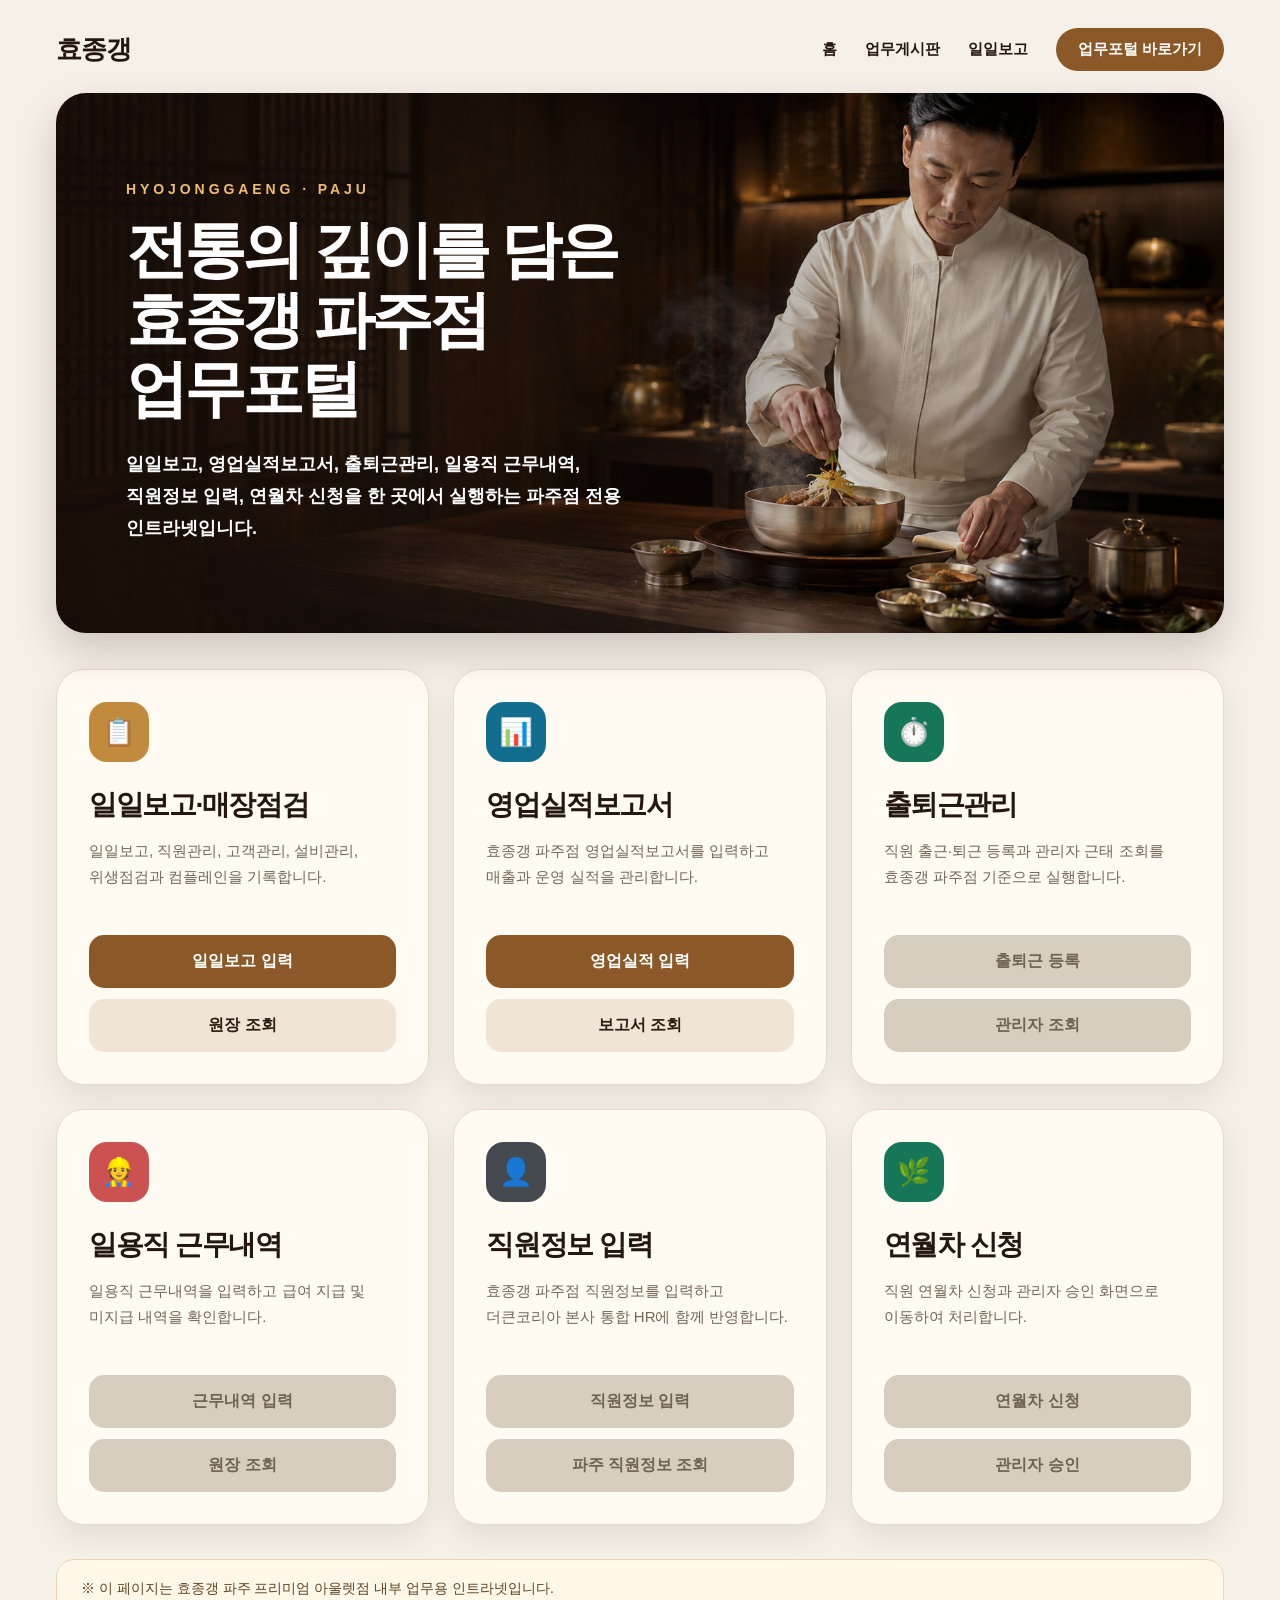
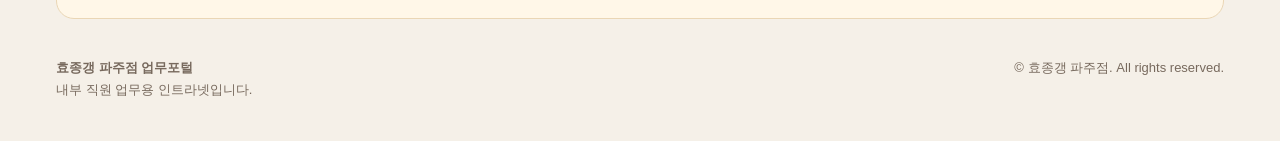
==== index.html @ 25d21dcf "효종갱 파주점 영업실적보고서 연결" ====
<!DOCTYPE html>
<html lang="ko">
<head>
  <meta charset="UTF-8">
  <meta name="viewport" content="width=device-width, initial-scale=1.0">
  <title>효종갱 파주점 업무포털</title>
  <meta name="theme-color" content="#3f2819">
  <link rel="manifest" href="manifest.json">

  <style>
    * { box-sizing: border-box; }

    body {
      margin: 0;
      background: #f5f0e8;
      color: #24170f;
      font-family:
        -apple-system,
        BlinkMacSystemFont,
        "Segoe UI",
        "Noto Sans KR",
        Arial,
        sans-serif;
    }

    a {
      color: inherit;
      text-decoration: none;
    }

    .page {
      width: min(1168px, calc(100% - 32px));
      margin: 0 auto;
      padding: 28px 0 40px;
    }

    .nav {
      display: flex;
      align-items: center;
      justify-content: space-between;
      margin-bottom: 22px;
    }

    .logo {
      font-size: 26px;
      font-weight: 900;
      letter-spacing: -.04em;
    }

    .nav-links {
      display: flex;
      align-items: center;
      gap: 28px;
      font-size: 15px;
      font-weight: 800;
    }

    .nav-button {
      padding: 12px 22px;
      border-radius: 999px;
      background: #8b5827;
      color: #fff;
    }

    .hero {
      position: relative;
      min-height: 540px;
      overflow: hidden;
      display: flex;
      align-items: center;
      border-radius: 30px;
      background:
        linear-gradient(
          90deg,
          rgba(25, 14, 8, .82) 0%,
          rgba(25, 14, 8, .54) 38%,
          rgba(25, 14, 8, .08) 72%
        ),
        url("images/hero-hyojonggaeng.png")
        center / cover no-repeat;
      box-shadow: 0 18px 42px rgba(52, 32, 16, .2);
    }

    .hero-text {
      position: relative;
      z-index: 1;
      max-width: 650px;
      padding: 60px 70px;
      color: #fff;
    }

    .eyebrow {
      margin-bottom: 18px;
      color: #efbd70;
      font-size: 14px;
      font-weight: 900;
      letter-spacing: .28em;
    }

    .hero h1 {
      margin: 0;
      font-size: clamp(38px, 5vw, 62px);
      line-height: 1.12;
      letter-spacing: -.065em;
    }

    .hero p {
      margin: 24px 0 0;
      font-size: 18px;
      font-weight: 700;
      line-height: 1.8;
      word-break: keep-all;
    }

    .grid {
      display: grid;
      grid-template-columns: repeat(3, 1fr);
      gap: 24px;
      margin-top: 36px;
    }

    .card {
      padding: 32px;
      border: 1px solid #e7dac8;
      border-radius: 28px;
      background: #fffaf2;
      box-shadow: 0 12px 30px rgba(52, 32, 16, .09);
    }

    .icon {
      width: 60px;
      height: 60px;
      margin-bottom: 24px;
      display: grid;
      place-items: center;
      border-radius: 18px;
      color: #fff;
      font-size: 27px;
    }

    .gold { background: #c28a3c; }
    .blue { background: #126e8e; }
    .green { background: #157758; }
    .red { background: #cc5252; }
    .dark { background: #444950; }

    .card h2 {
      margin: 0 0 14px;
      font-size: 28px;
      letter-spacing: -.05em;
    }

    .card p {
      min-height: 72px;
      margin: 0 0 25px;
      color: #746659;
      font-size: 15px;
      line-height: 1.75;
      word-break: keep-all;
    }

    .button {
      display: block;
      width: 100%;
      padding: 16px;
      border: 0;
      border-radius: 15px;
      background: #8b5827;
      color: #fff;
      text-align: center;
      font-size: 16px;
      font-weight: 900;
      cursor: pointer;
    }

    .button.sub {
      margin-top: 11px;
      background: #f0e5d5;
      color: #2b1b10;
    }

    .button.pending {
      background: #d7cdc0;
      color: #6f6256;
    }

    .notice {
      margin-top: 34px;
      padding: 20px 24px;
      border: 1px solid #ead6b5;
      border-radius: 18px;
      background: #fff7e8;
      color: #604323;
      font-size: 14px;
    }

    footer {
      display: flex;
      justify-content: space-between;
      gap: 20px;
      margin-top: 38px;
      color: #77695d;
      font-size: 13px;
      line-height: 1.7;
    }

    @media (max-width: 850px) {
      .grid {
        grid-template-columns: 1fr 1fr;
      }

      .hero-text {
        padding: 50px 36px;
      }
    }

    @media (max-width: 620px) {
      .page {
        width: min(100% - 24px, 1168px);
        padding-top: 14px;
      }

      .nav {
        display: none;
      }

      .hero {
        min-height: 430px;
        border-radius: 24px;
        background:
          linear-gradient(
            rgba(25, 14, 8, .66),
            rgba(25, 14, 8, .66)
          ),
          url("images/hero-hyojonggaeng.png")
          62% center / cover no-repeat;
      }

      .hero-text {
        padding: 34px 26px;
      }

      .hero p {
        font-size: 15px;
      }

      .grid {
        grid-template-columns: 1fr;
        gap: 17px;
        margin-top: 20px;
      }

      .card {
        padding: 25px;
      }

      .card p {
        min-height: 0;
      }

      footer {
        display: block;
      }
    }
  </style>
</head>

<body>
  <div class="page">
    <nav class="nav">
      <div class="logo">효종갱</div>

      <div class="nav-links">
        <a href="index.html">홈</a>
        <a href="#work">업무게시판</a>
        <a href="#work">일일보고</a>
        <a class="nav-button" href="#work">업무포털 바로가기</a>
      </div>
    </nav>

    <header class="hero">
      <div class="hero-text">
        <div class="eyebrow">HYOJONGGAENG · PAJU</div>

        <h1>
          전통의 깊이를 담은<br>
          효종갱 파주점<br>
          업무포털
        </h1>

        <p>
          일일보고, 영업실적보고서, 출퇴근관리, 일용직 근무내역,
          직원정보 입력, 연월차 신청을 한 곳에서 실행하는
          파주점 전용 인트라넷입니다.
        </p>
      </div>
    </header>

    <main id="work" class="grid">
      <article class="card">
        <div class="icon gold">📋</div>
        <h2>일일보고·매장점검</h2>
        <p>
          일일보고, 직원관리, 고객관리, 설비관리,
          위생점검과 컴플레인을 기록합니다.
        </p>
        <a class="button" href="store-manager.html" target="_blank">일일보고 입력</a>
        <a
          class="button sub"
          href="https://docs.google.com/spreadsheets/d/1sNV9Y99l36ZpZ0vQMZ1MGEuZZKr-55J62KXdrYrYc_Y/edit?gid=805354285#gid=805354285"
          target="_blank"
        >
          원장 조회
        </a>
      </article>

      <article class="card">
  <div class="icon blue">📊</div>

  <h2>영업실적보고서</h2>

  <p>
    효종갱 파주점 영업실적보고서를 입력하고
    매출과 운영 실적을 관리합니다.
  </p>

  <a class="button"
     href="https://script.google.com/macros/s/AKfycbx-QNqhusp57z6cxhKLcTymf0z5gx7mHkt9kOrcLEGIfxN9b-kgNlk8qtZ_VLWv57dA/exec"
     target="_blank">
    영업실적 입력
  </a>

  <a class="button sub"
     href="https://docs.google.com/spreadsheets/d/1Rjpso7VcbDAyvRz6-ni-OlfxVI283dZ48O39UD4dvIE/edit?gid=949326317#gid=949326317"
     target="_blank">
    보고서 조회
  </a>
</article>

      <article class="card">
        <div class="icon green">⏱️</div>
        <h2>출퇴근관리</h2>
        <p>
          직원 출근·퇴근 등록과 관리자 근태 조회를
          효종갱 파주점 기준으로 실행합니다.
        </p>
        <button class="button pending" onclick="showPreparing()">출퇴근 등록</button>
        <button class="button sub pending" onclick="showPreparing()">관리자 조회</button>
      </article>

      <article class="card">
        <div class="icon red">👷</div>
        <h2>일용직 근무내역</h2>
        <p>
          일용직 근무내역을 입력하고 급여 지급 및
          미지급 내역을 확인합니다.
        </p>
        <button class="button pending" onclick="showPreparing()">근무내역 입력</button>
        <button class="button sub pending" onclick="showPreparing()">원장 조회</button>
      </article>

      <article class="card">
        <div class="icon dark">👤</div>
        <h2>직원정보 입력</h2>
        <p>
          효종갱 파주점 직원정보를 입력하고
          더큰코리아 본사 통합 HR에 함께 반영합니다.
        </p>
        <button class="button pending" onclick="showPreparing()">직원정보 입력</button>
        <button class="button sub pending" onclick="showPreparing()">파주 직원정보 조회</button>
      </article>

      <article class="card">
        <div class="icon green">🌿</div>
        <h2>연월차 신청</h2>
        <p>
          직원 연월차 신청과 관리자 승인 화면으로
          이동하여 처리합니다.
        </p>
        <button class="button pending" onclick="showPreparing()">연월차 신청</button>
        <button class="button sub pending" onclick="showPreparing()">관리자 승인</button>
      </article>
    </main>

    <div class="notice">
      ※ 이 페이지는 효종갱 파주 프리미엄 아울렛점 내부 업무용 인트라넷입니다.
    </div>

    <footer>
      <div>
        <strong>효종갱 파주점 업무포털</strong><br>
        내부 직원 업무용 인트라넷입니다.
      </div>

      <div>© 효종갱 파주점. All rights reserved.</div>
    </footer>
  </div>

  <script>
    function showPreparing() {
      alert("효종갱 파주점 전용 업무 시스템 연결 준비 중입니다.");
    }

    if ("serviceWorker" in navigator) {
      window.addEventListener("load", function() {
        navigator.serviceWorker.register("./service-worker.js");
      });
    }
  </script>
</body>
</html>
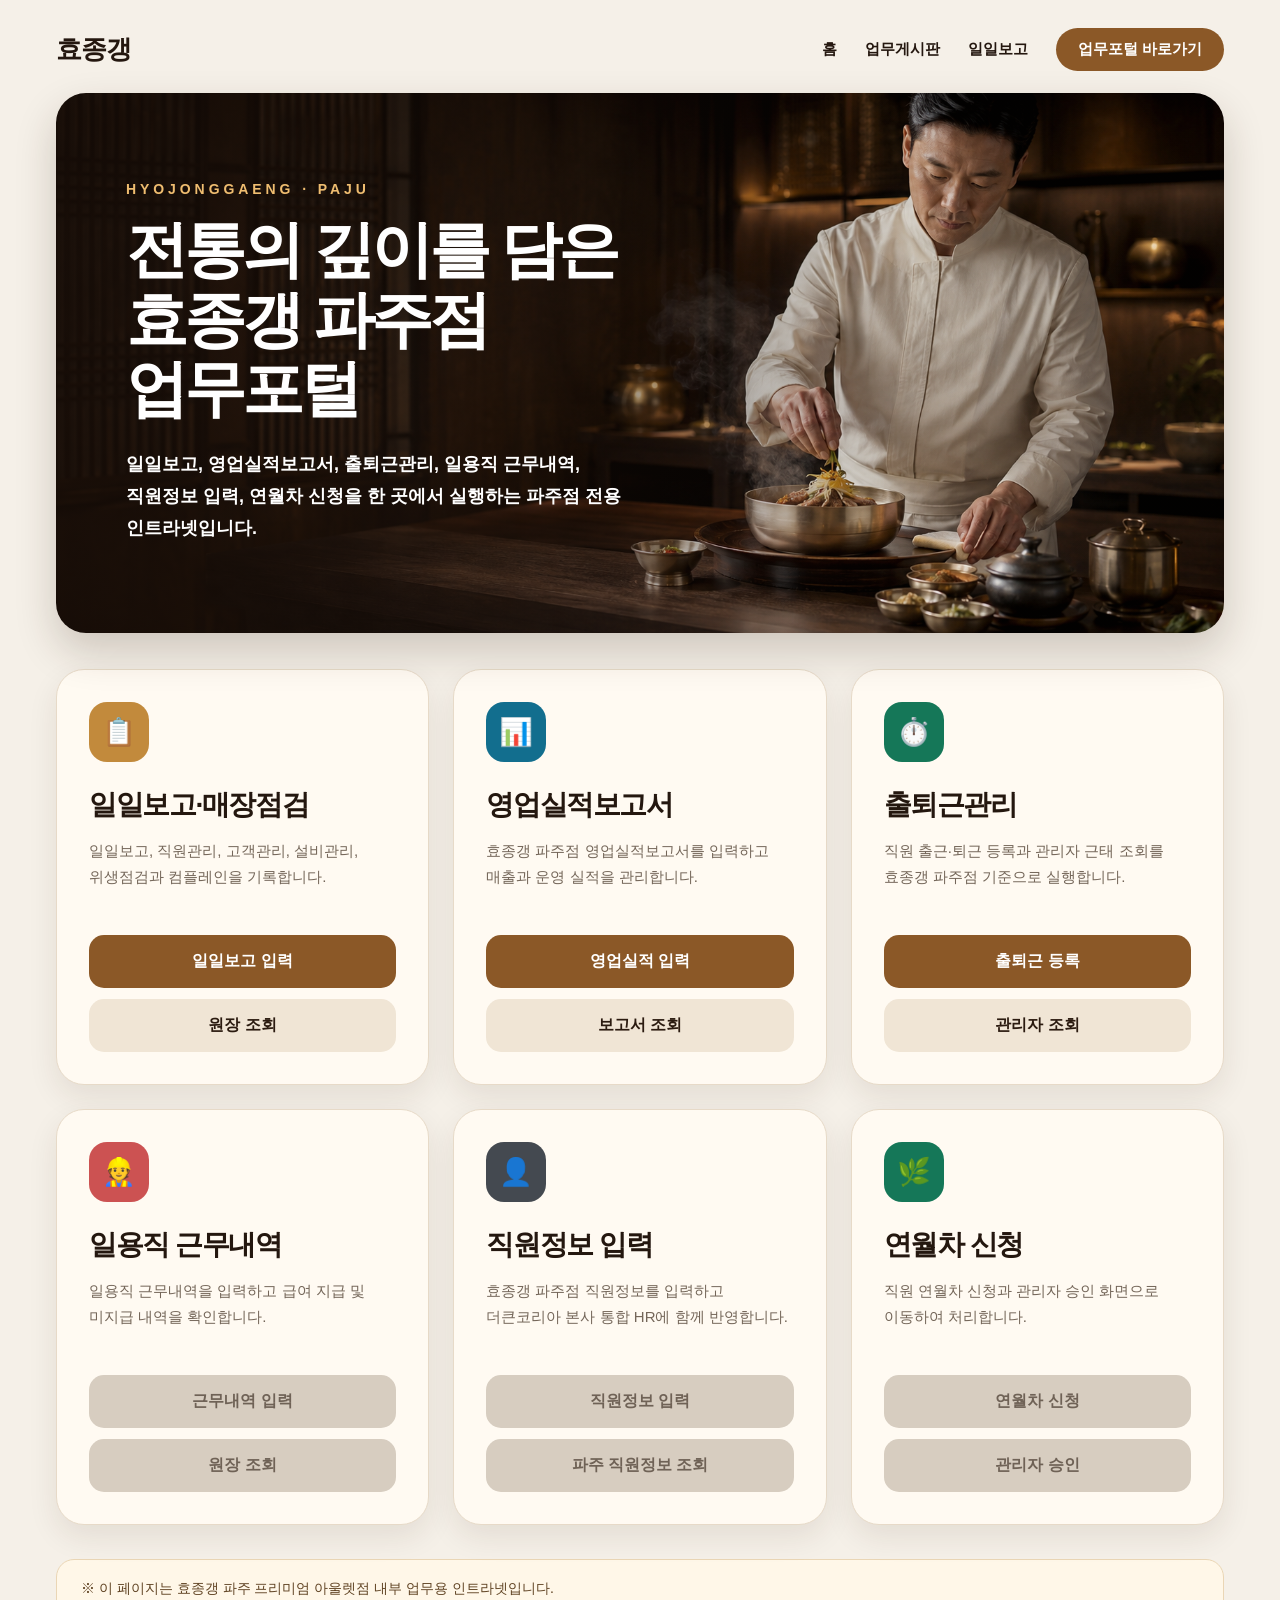
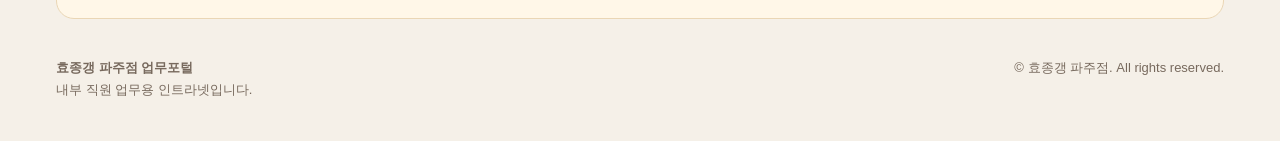
==== commit ac419bbd: "효종갱 파주점 출퇴근관리 연결" ====
--- a/index.html
+++ b/index.html
@@ -337,16 +337,28 @@
   </a>
 </article>
 
-      <article class="card">
-        <div class="icon green">⏱️</div>
-        <h2>출퇴근관리</h2>
-        <p>
-          직원 출근·퇴근 등록과 관리자 근태 조회를
-          효종갱 파주점 기준으로 실행합니다.
-        </p>
-        <button class="button pending" onclick="showPreparing()">출퇴근 등록</button>
-        <button class="button sub pending" onclick="showPreparing()">관리자 조회</button>
-      </article>
+     <article class="card">
+  <div class="icon green">⏱️</div>
+
+  <h2>출퇴근관리</h2>
+
+  <p>
+    직원 출근·퇴근 등록과 관리자 근태 조회를
+    효종갱 파주점 기준으로 실행합니다.
+  </p>
+
+  <a class="button"
+     href="https://thebigkorea.github.io/hyojonggaeng-paju-attendance/"
+     target="_blank">
+    출퇴근 등록
+  </a>
+
+  <a class="button sub"
+     href="https://thebigkorea.github.io/hyojonggaeng-paju-attendance/admin.html"
+     target="_blank">
+    관리자 조회
+  </a>
+</article>
 
       <article class="card">
         <div class="icon red">👷</div>
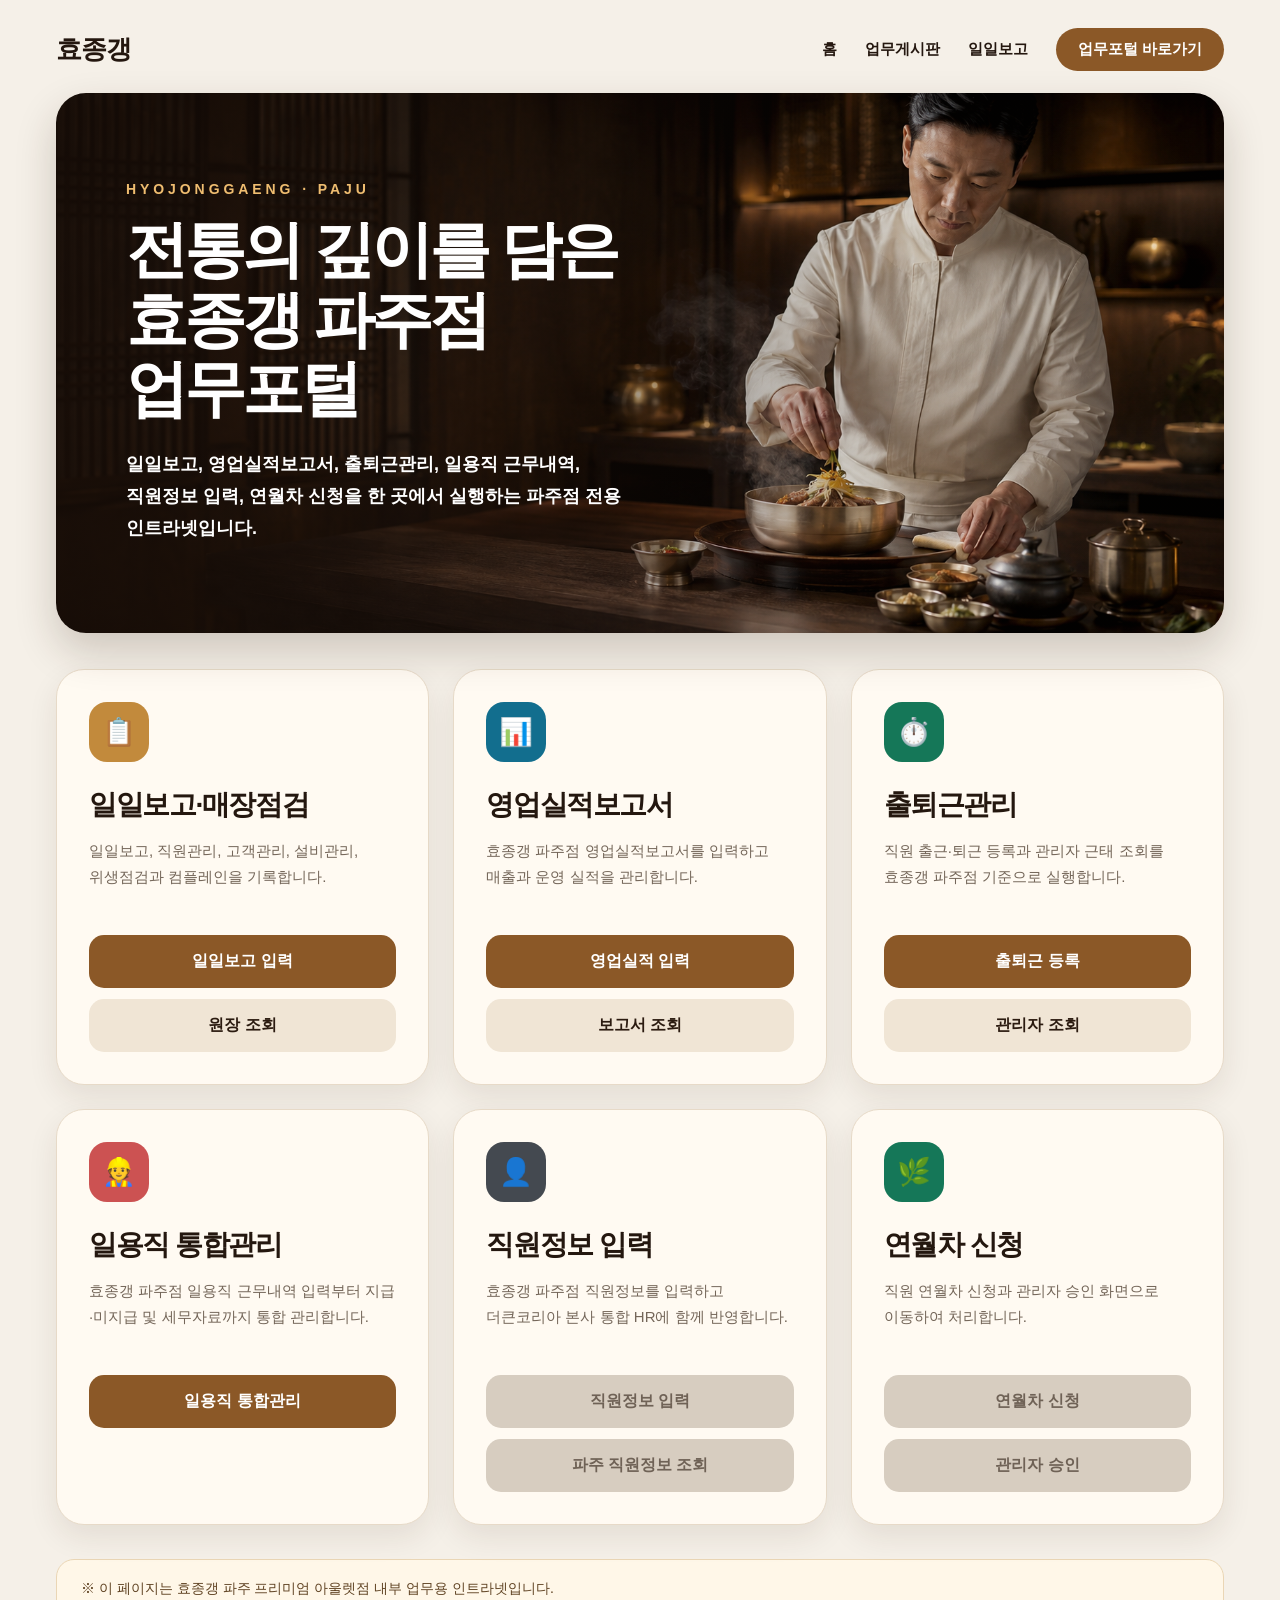
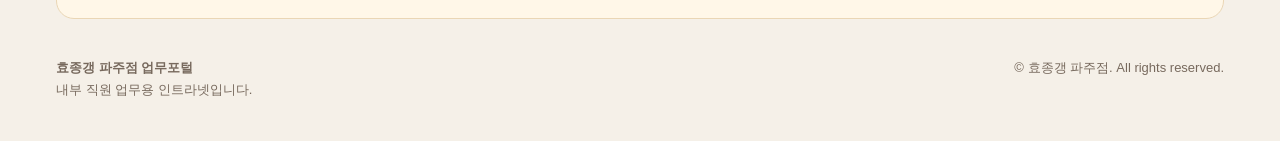
==== commit 4aa7d9de: "효종갱 일용직 통합관리 연결" ====
--- a/index.html
+++ b/index.html
@@ -361,15 +361,21 @@
 </article>
 
       <article class="card">
-        <div class="icon red">👷</div>
-        <h2>일용직 근무내역</h2>
-        <p>
-          일용직 근무내역을 입력하고 급여 지급 및
-          미지급 내역을 확인합니다.
-        </p>
-        <button class="button pending" onclick="showPreparing()">근무내역 입력</button>
-        <button class="button sub pending" onclick="showPreparing()">원장 조회</button>
-      </article>
+  <div class="icon red">👷</div>
+
+  <h2>일용직 통합관리</h2>
+
+  <p>
+    효종갱 파주점 일용직 근무내역 입력부터
+    지급·미지급 및 세무자료까지 통합 관리합니다.
+  </p>
+
+  <a class="button"
+     href="https://thebigkorea.github.io/thebigkorea-hq/daily-worker.html"
+     target="_blank">
+    일용직 통합관리
+  </a>
+</article>
 
       <article class="card">
         <div class="icon dark">👤</div>
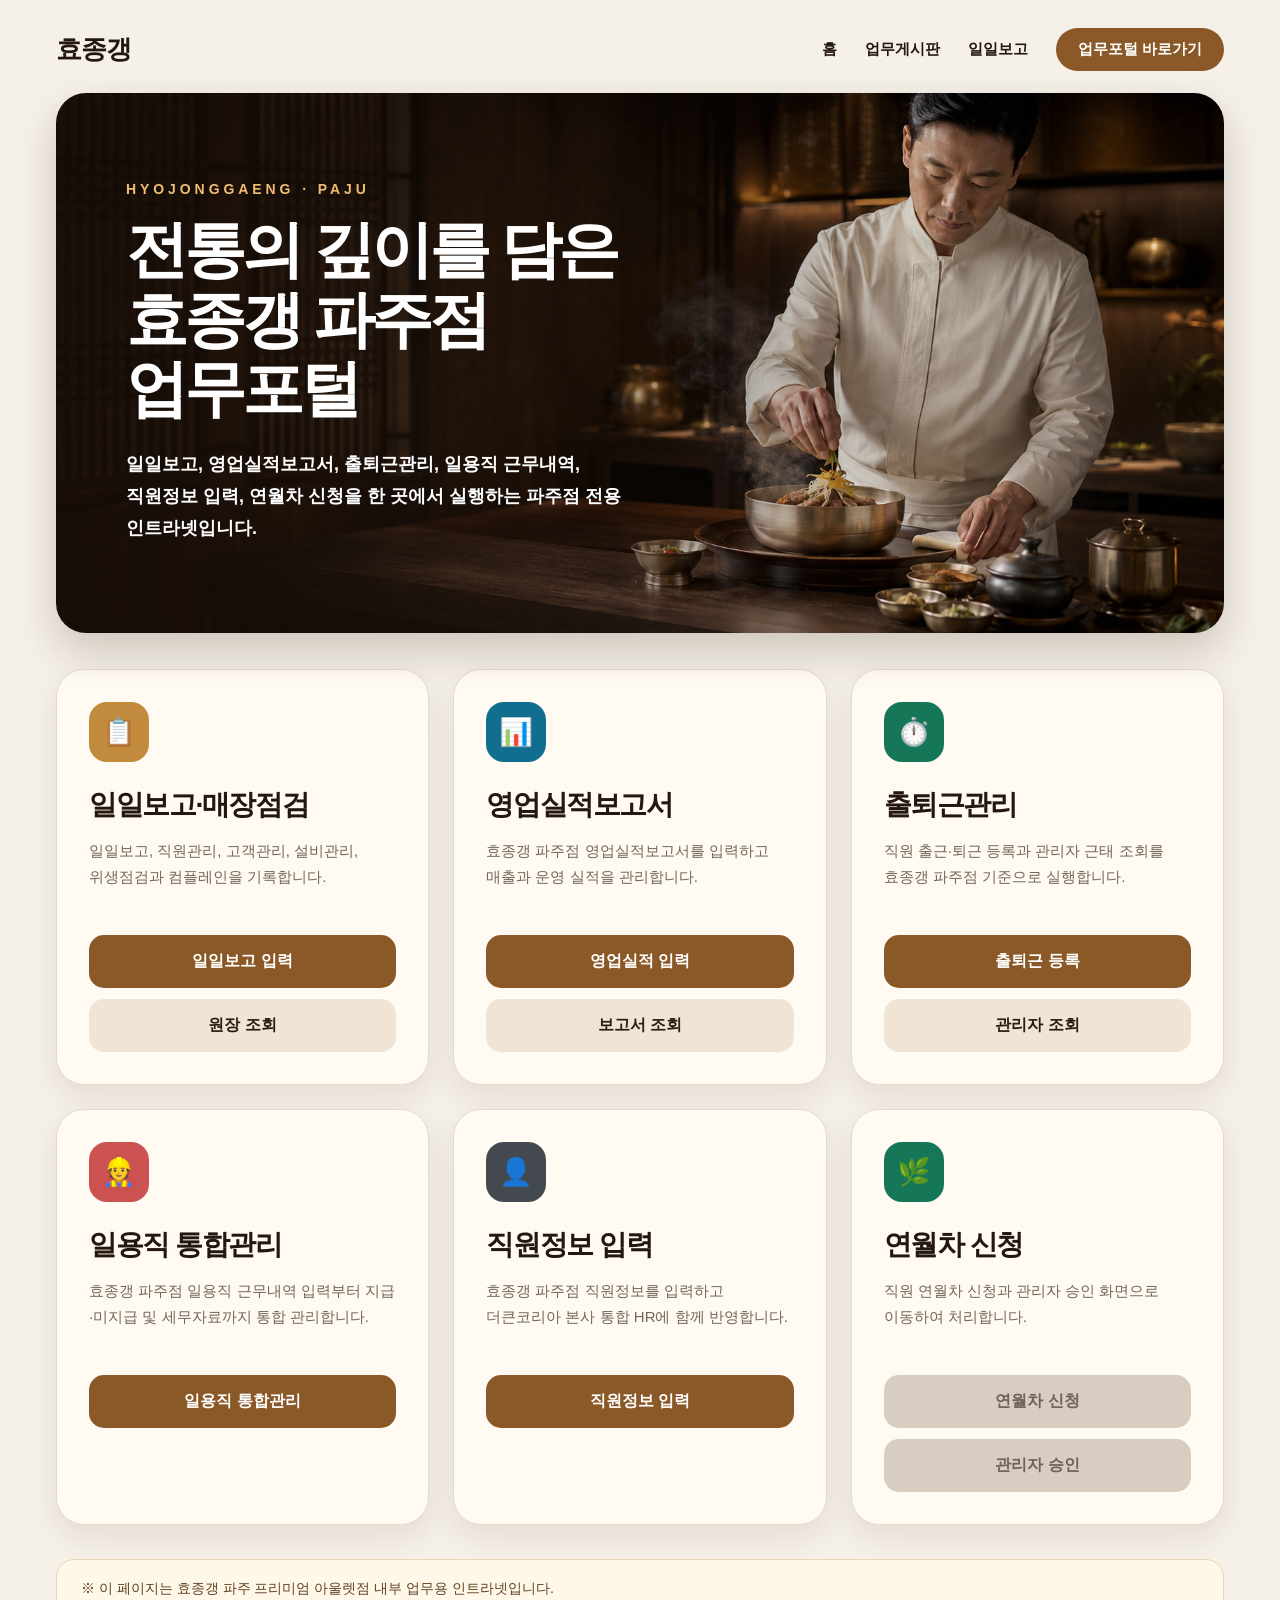
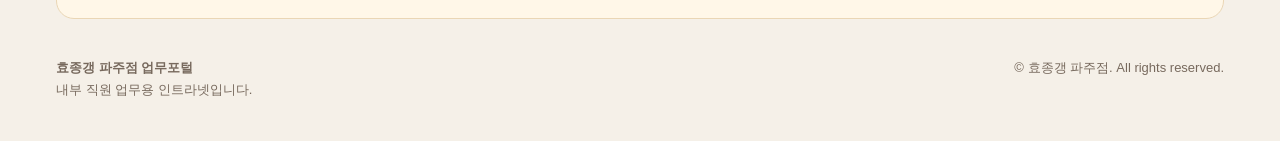
==== commit aa97a090: "효종갱 직원정보 입력 연결" ====
--- a/index.html
+++ b/index.html
@@ -378,15 +378,21 @@
 </article>
 
       <article class="card">
-        <div class="icon dark">👤</div>
-        <h2>직원정보 입력</h2>
-        <p>
-          효종갱 파주점 직원정보를 입력하고
-          더큰코리아 본사 통합 HR에 함께 반영합니다.
-        </p>
-        <button class="button pending" onclick="showPreparing()">직원정보 입력</button>
-        <button class="button sub pending" onclick="showPreparing()">파주 직원정보 조회</button>
-      </article>
+  <div class="icon dark">👤</div>
+
+  <h2>직원정보 입력</h2>
+
+  <p>
+    효종갱 파주점 직원정보를 입력하고
+    더큰코리아 본사 통합 HR에 함께 반영합니다.
+  </p>
+
+  <a class="button"
+     href="https://thebigkorea.github.io/thebigkorea-hq/employee-info.html"
+     target="_blank">
+    직원정보 입력
+  </a>
+</article>
 
       <article class="card">
         <div class="icon green">🌿</div>
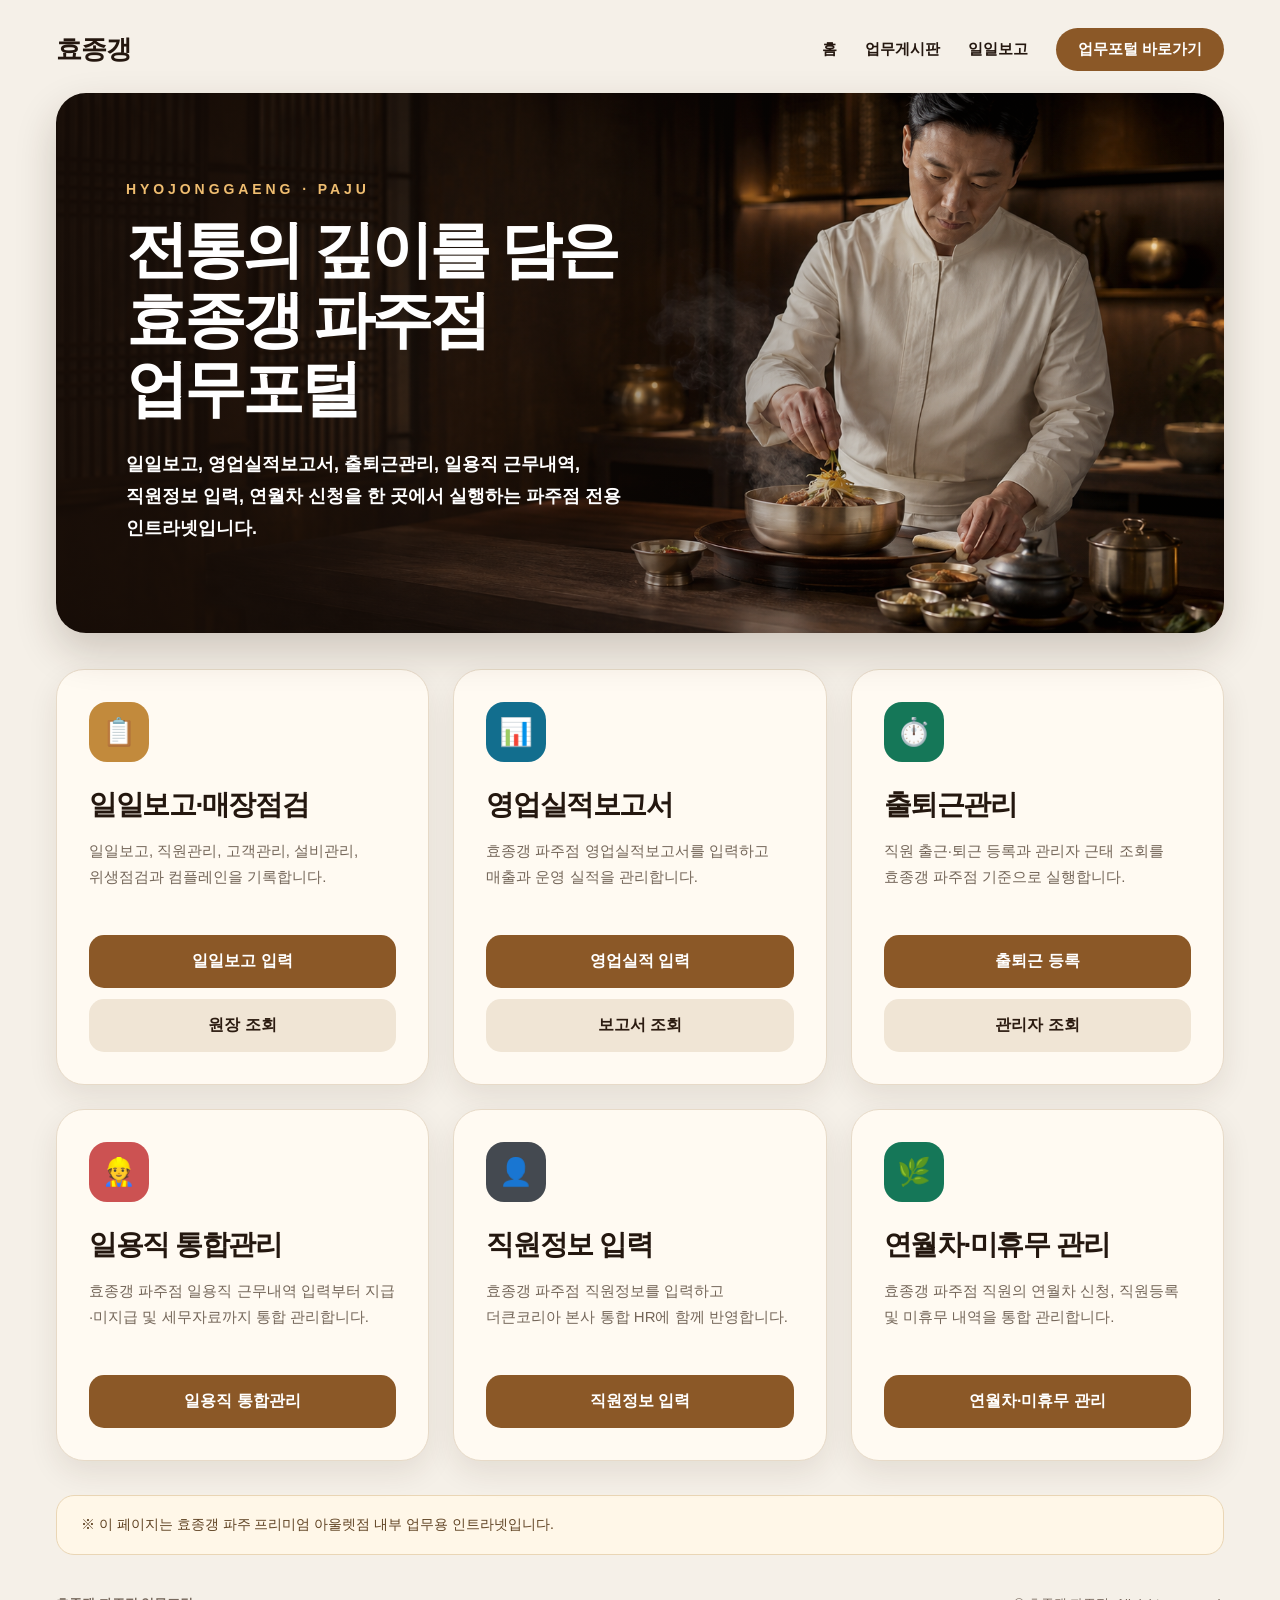
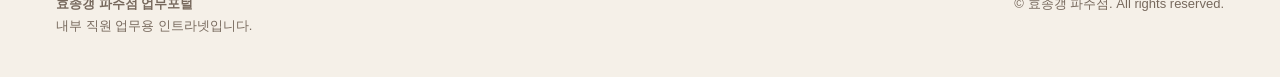
==== commit ee19c16d: "효종갱 연월차 미휴무 관리 연결" ====
--- a/index.html
+++ b/index.html
@@ -395,15 +395,21 @@
 </article>
 
       <article class="card">
-        <div class="icon green">🌿</div>
-        <h2>연월차 신청</h2>
-        <p>
-          직원 연월차 신청과 관리자 승인 화면으로
-          이동하여 처리합니다.
-        </p>
-        <button class="button pending" onclick="showPreparing()">연월차 신청</button>
-        <button class="button sub pending" onclick="showPreparing()">관리자 승인</button>
-      </article>
+  <div class="icon green">🌿</div>
+
+  <h2>연월차·미휴무 관리</h2>
+
+  <p>
+    효종갱 파주점 직원의 연월차 신청,
+    직원등록 및 미휴무 내역을 통합 관리합니다.
+  </p>
+
+  <a class="button"
+     href="https://thebigkorea.github.io/thebigkorea-leave-new/"
+     target="_blank">
+    연월차·미휴무 관리
+  </a>
+</article>
     </main>
 
     <div class="notice">
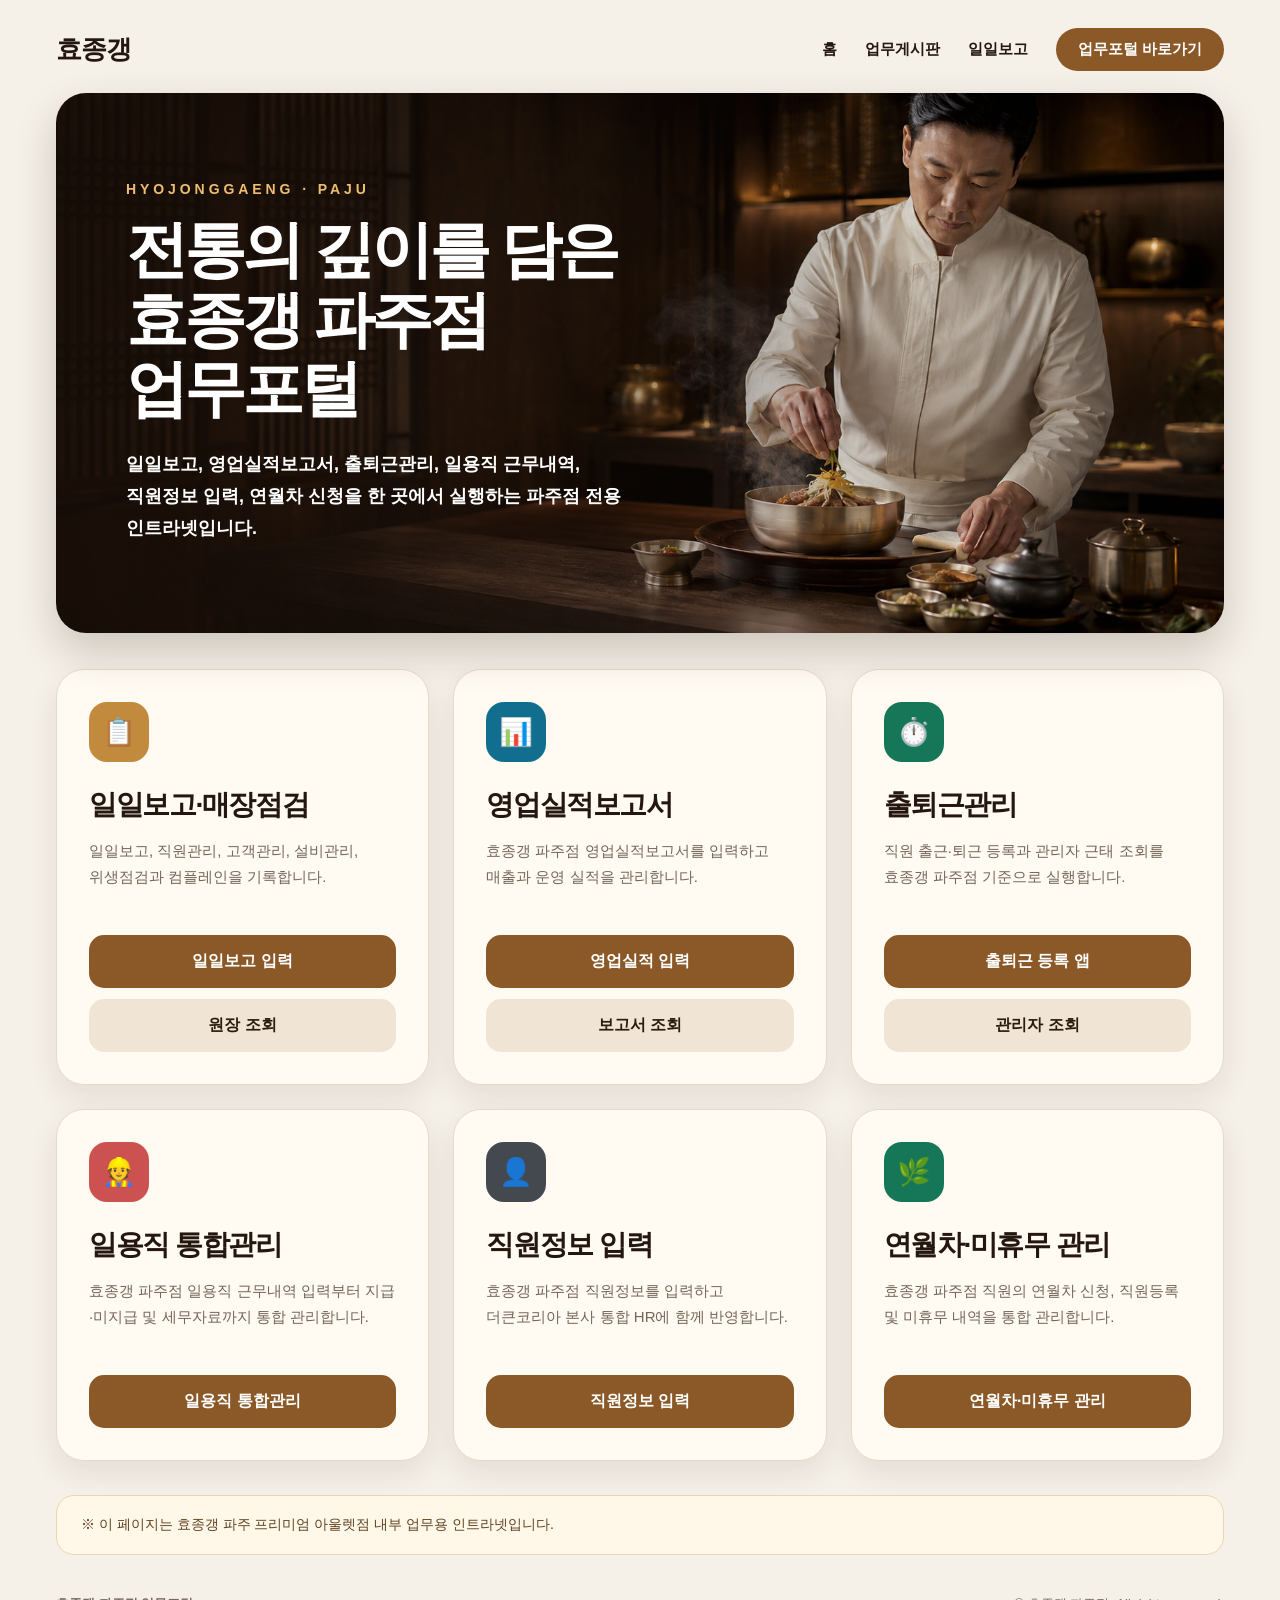
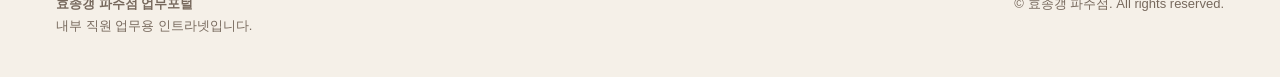
==== commit 2015ef21: "출퇴근 등록 버튼 문구 변경" ====
--- a/index.html
+++ b/index.html
@@ -350,7 +350,7 @@
   <a class="button"
      href="https://thebigkorea.github.io/hyojonggaeng-paju-attendance/"
      target="_blank">
-    출퇴근 등록
+    출퇴근 등록 앱
   </a>
 
   <a class="button sub"
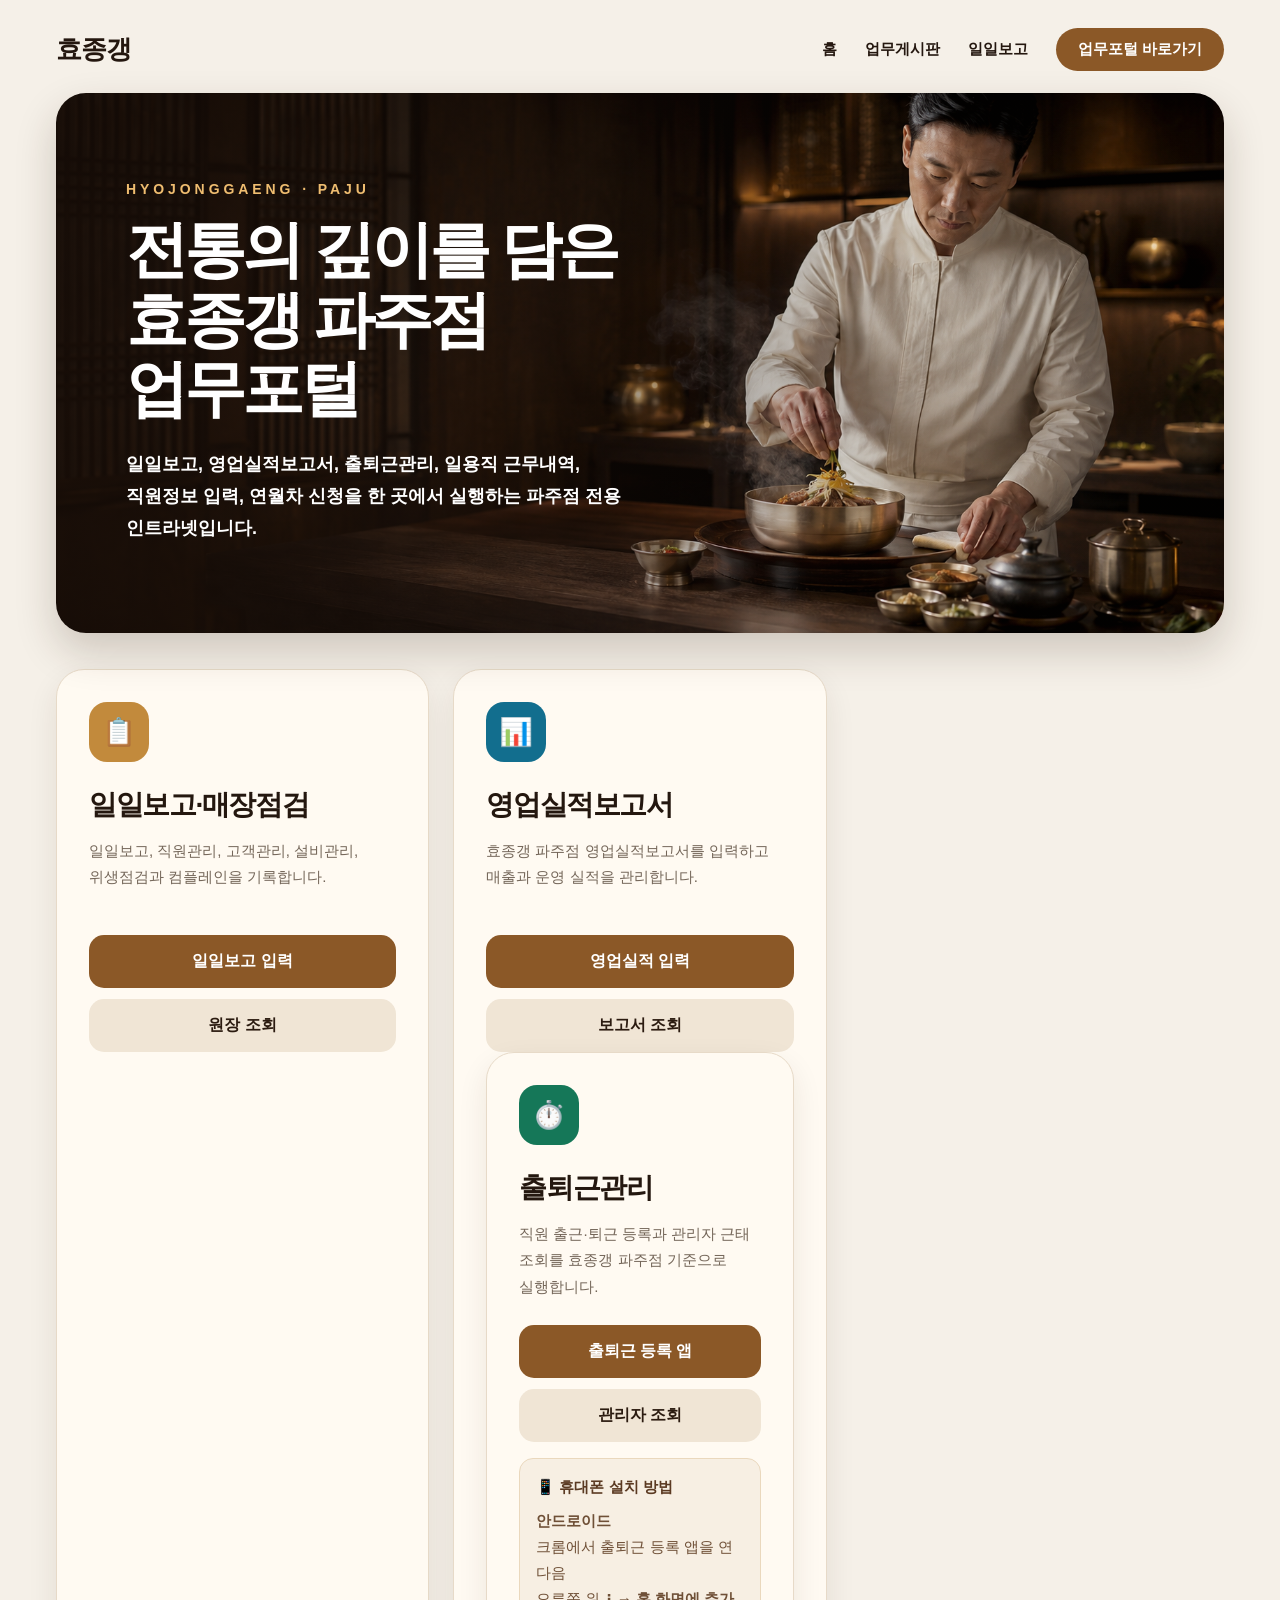
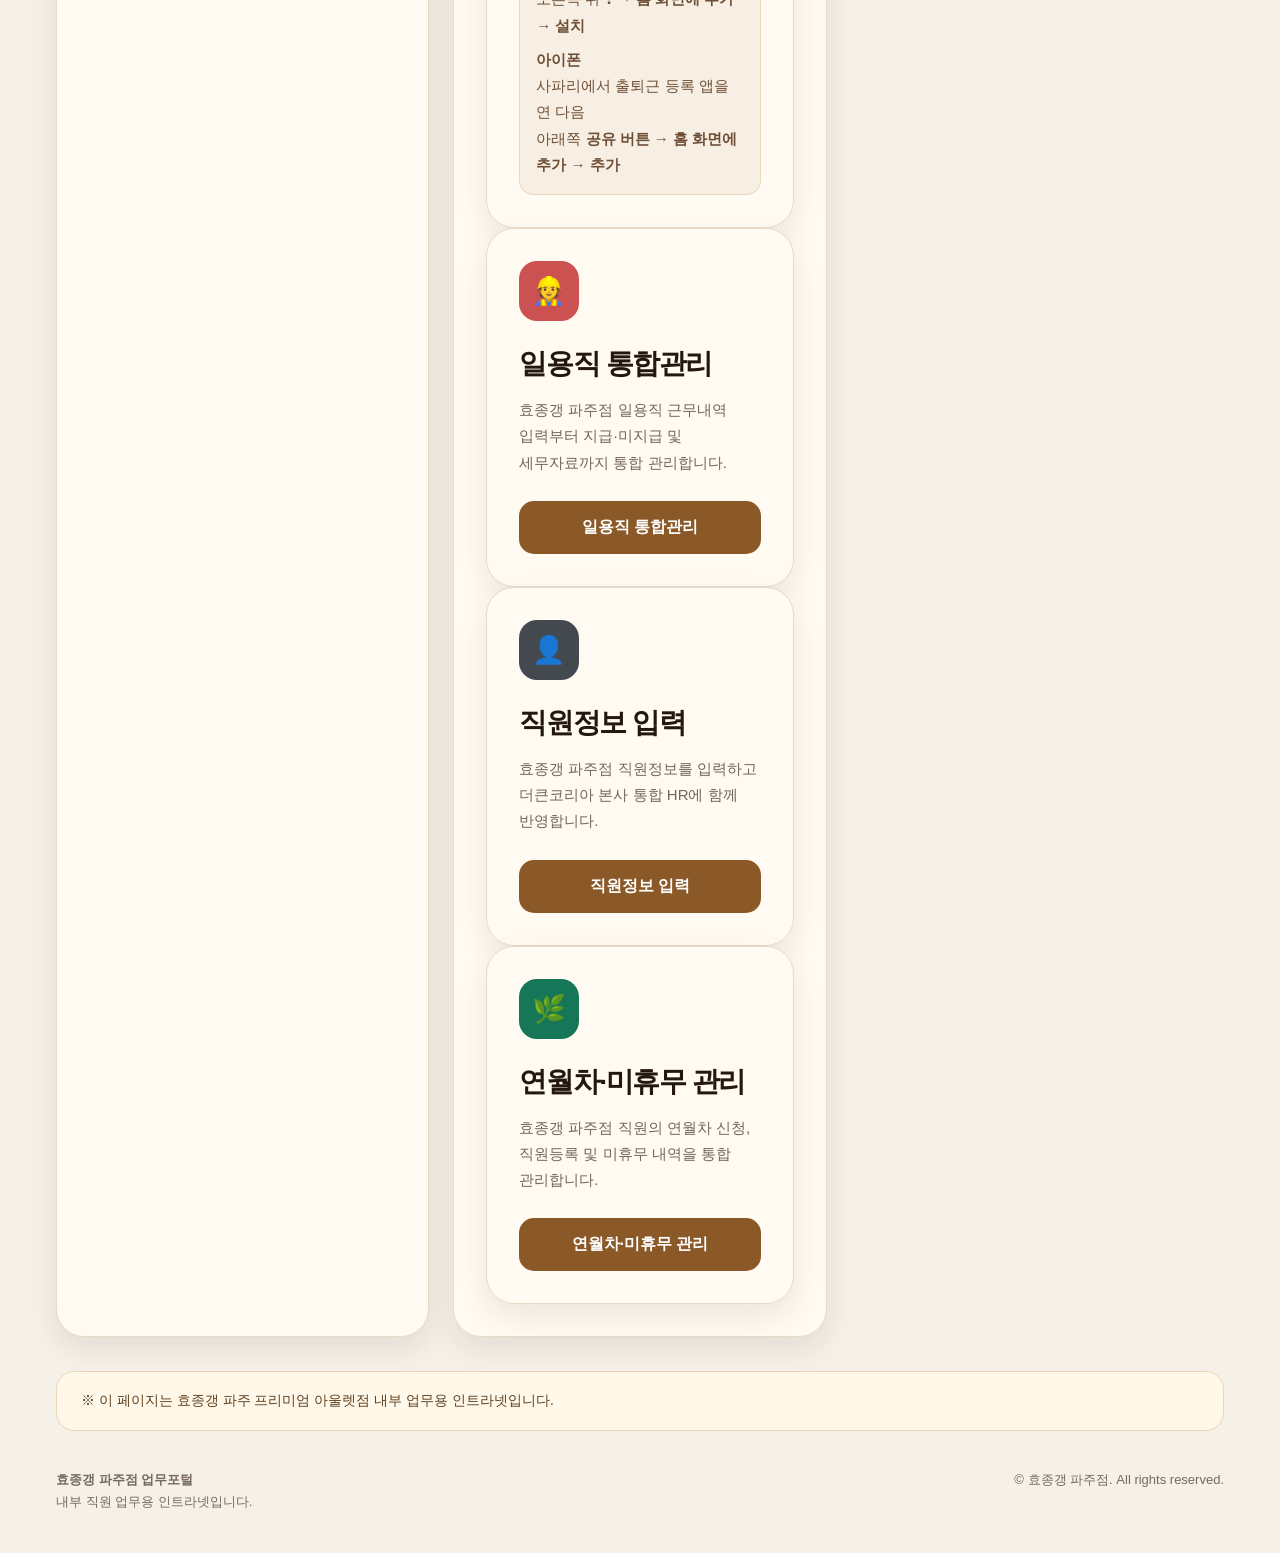
==== commit 5719e4cb: "출퇴근 앱 휴대폰 설치 안내 추가" ====
--- a/index.html
+++ b/index.html
@@ -184,6 +184,28 @@
       color: #6f6256;
     }
 
+    .install-guide {
+  margin-top: 16px;
+  padding: 16px;
+  border-radius: 14px;
+  background: #f7efe3;
+  border: 1px solid #ead8bd;
+  color: #5b3a22;
+  font-size: 13px;
+  line-height: 1.65;
+}
+
+.install-guide strong {
+  display: block;
+  margin-bottom: 8px;
+  font-size: 15px;
+}
+
+.install-guide p {
+  margin: 8px 0 0;
+  color: #6f5037;
+}
+
     .notice {
       margin-top: 34px;
       padding: 20px 24px;
@@ -335,9 +357,7 @@
      target="_blank">
     보고서 조회
   </a>
-</article>
-
-     <article class="card">
+<article class="card">
   <div class="icon green">⏱️</div>
 
   <h2>출퇴근관리</h2>
@@ -358,6 +378,22 @@
      target="_blank">
     관리자 조회
   </a>
+
+  <div class="install-guide">
+    <strong>📱 휴대폰 설치 방법</strong>
+
+    <p>
+      <b>안드로이드</b><br>
+      크롬에서 출퇴근 등록 앱을 연 다음<br>
+      오른쪽 위 <b>⋮ → 홈 화면에 추가 → 설치</b>
+    </p>
+
+    <p>
+      <b>아이폰</b><br>
+      사파리에서 출퇴근 등록 앱을 연 다음<br>
+      아래쪽 <b>공유 버튼 → 홈 화면에 추가 → 추가</b>
+    </p>
+  </div>
 </article>
 
       <article class="card">
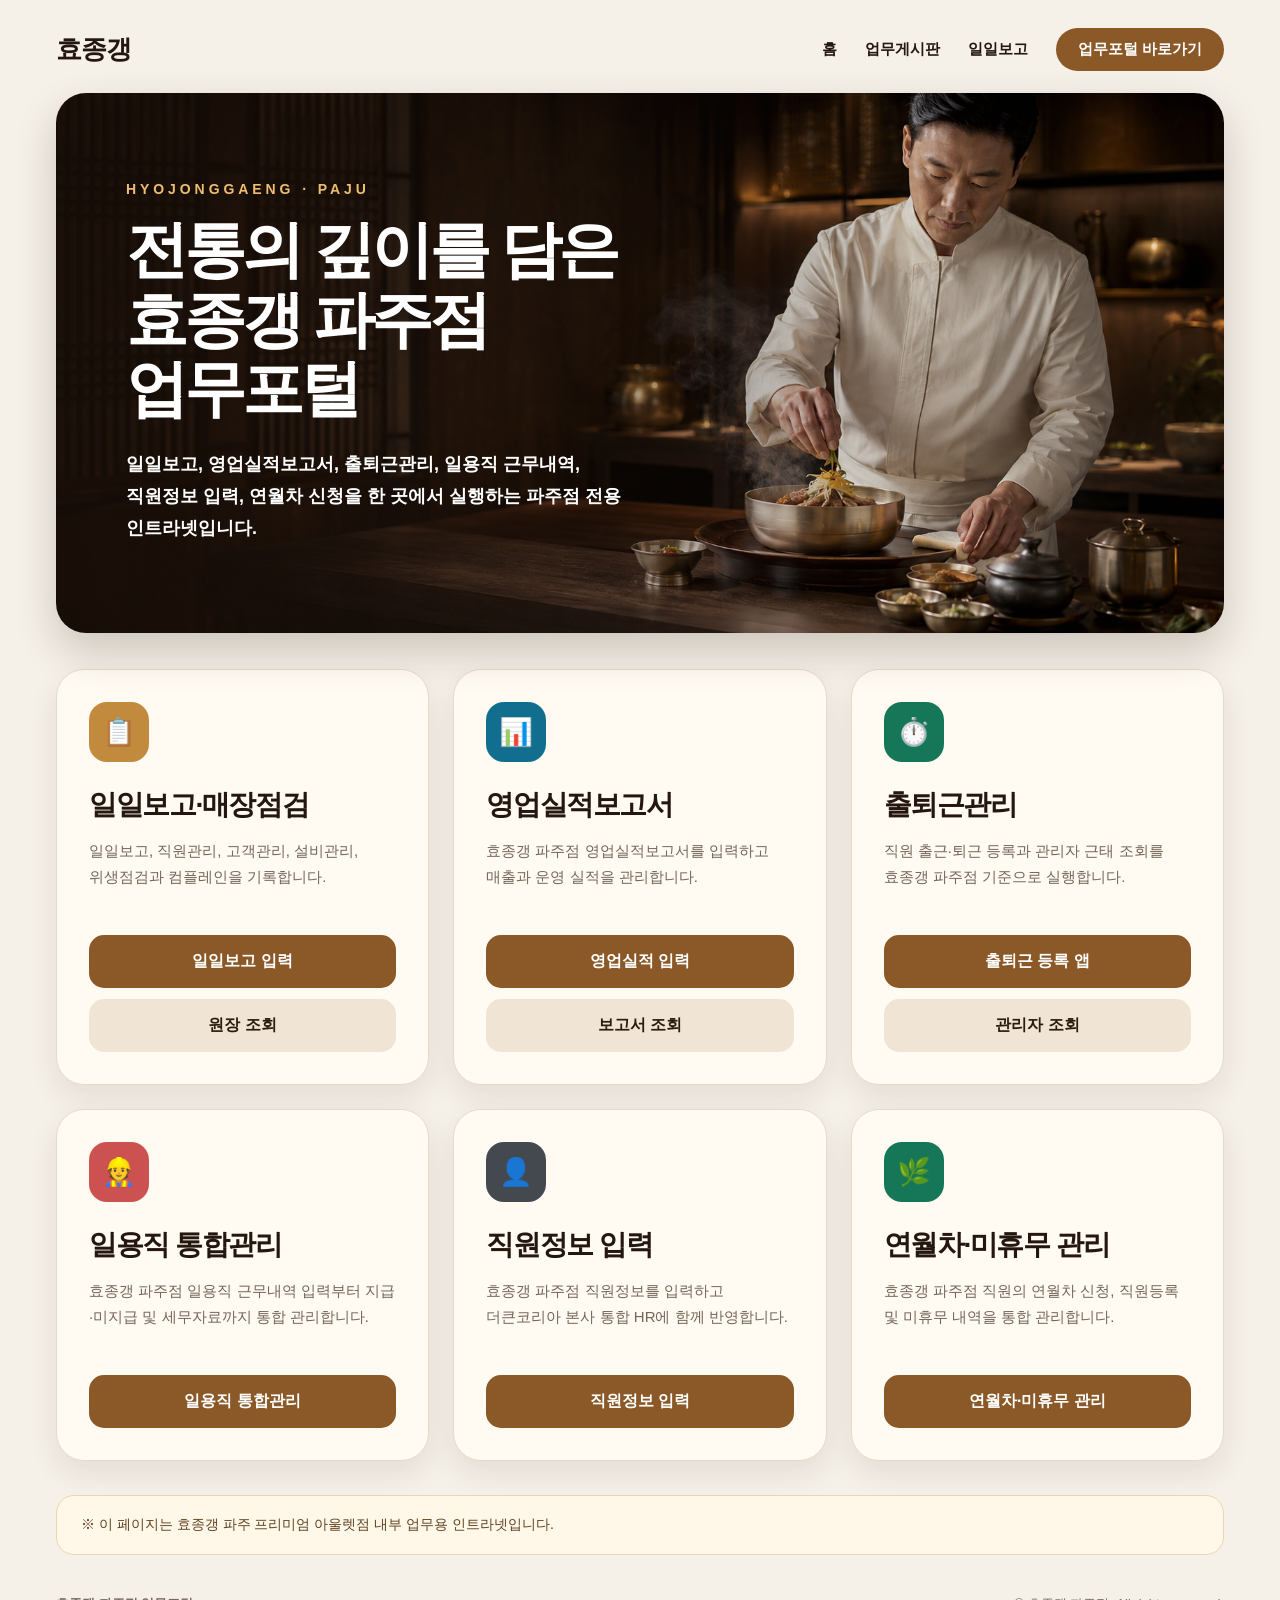
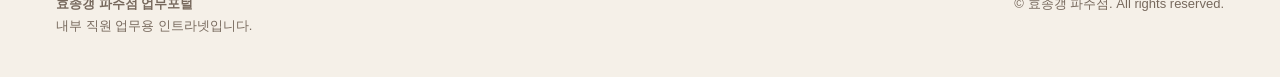
==== commit 157ac093: "출퇴근 카드 화면 원상복구" ====
--- a/index.html
+++ b/index.html
@@ -184,28 +184,6 @@
       color: #6f6256;
     }
 
-    .install-guide {
-  margin-top: 16px;
-  padding: 16px;
-  border-radius: 14px;
-  background: #f7efe3;
-  border: 1px solid #ead8bd;
-  color: #5b3a22;
-  font-size: 13px;
-  line-height: 1.65;
-}
-
-.install-guide strong {
-  display: block;
-  margin-bottom: 8px;
-  font-size: 15px;
-}
-
-.install-guide p {
-  margin: 8px 0 0;
-  color: #6f5037;
-}
-
     .notice {
       margin-top: 34px;
       padding: 20px 24px;
@@ -357,7 +335,9 @@
      target="_blank">
     보고서 조회
   </a>
-<article class="card">
+</article>
+
+     <article class="card">
   <div class="icon green">⏱️</div>
 
   <h2>출퇴근관리</h2>
@@ -378,22 +358,6 @@
      target="_blank">
     관리자 조회
   </a>
-
-  <div class="install-guide">
-    <strong>📱 휴대폰 설치 방법</strong>
-
-    <p>
-      <b>안드로이드</b><br>
-      크롬에서 출퇴근 등록 앱을 연 다음<br>
-      오른쪽 위 <b>⋮ → 홈 화면에 추가 → 설치</b>
-    </p>
-
-    <p>
-      <b>아이폰</b><br>
-      사파리에서 출퇴근 등록 앱을 연 다음<br>
-      아래쪽 <b>공유 버튼 → 홈 화면에 추가 → 추가</b>
-    </p>
-  </div>
 </article>
 
       <article class="card">
